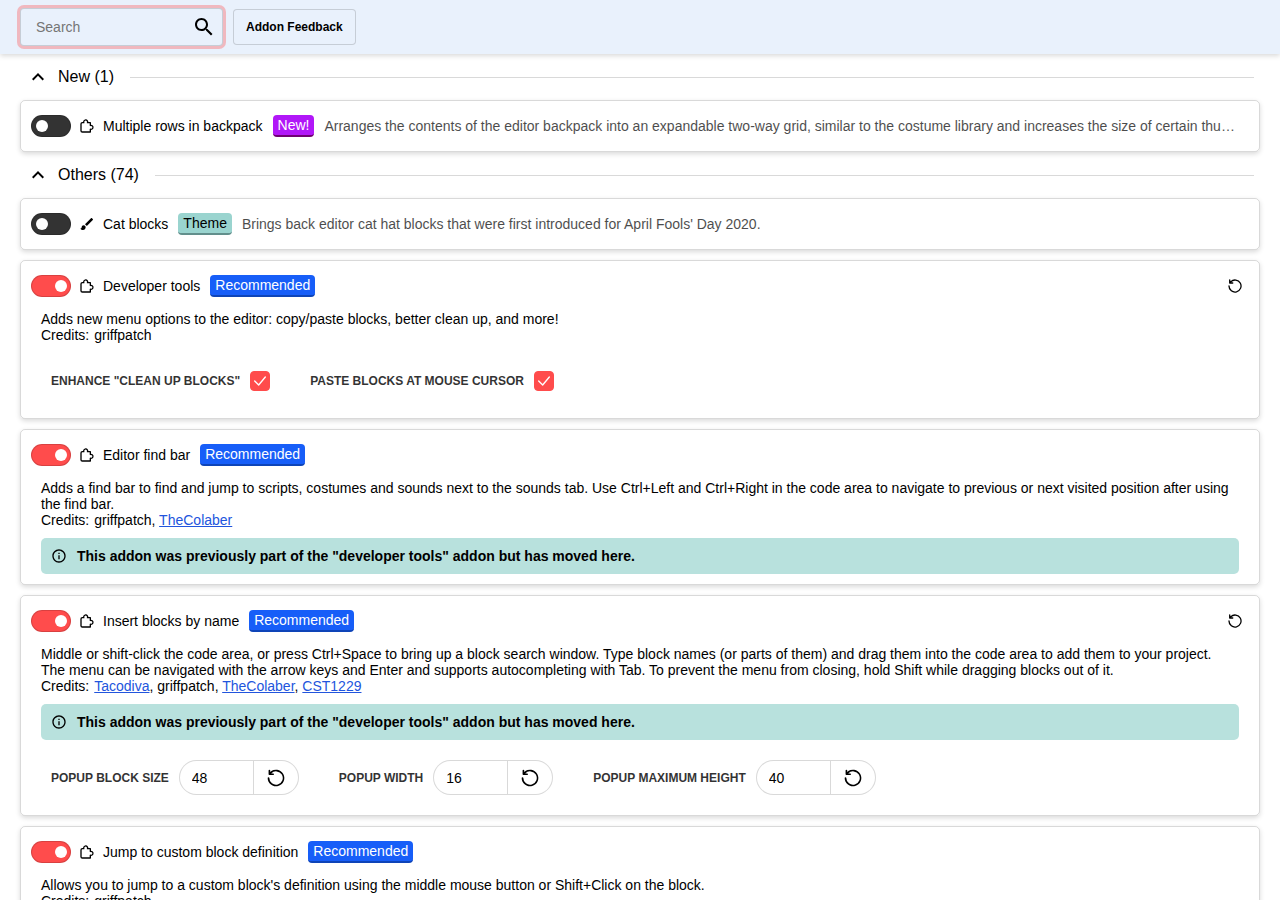
==== addons.html @ 8fd86ce9 "[skip ci] Build for 32926b854b42bab4b5263a8459f1696d459b7b11" ====
<!DOCTYPE html>
<html>
  <head>
    <meta charset="UTF-8">
    <meta name="viewport" content="width=device-width, initial-scale=1">
    <title>Addon Settings - TurboWarp</title>
    <style>
      body[data-splash-theme="dark"] {
        background: #111;
      }

      noscript {
        font-family: "Helvetica Neue", Helvetica, Arial, sans-serif;
      }
    </style>
  </head>
  <body>
    <noscript>
      <h1>This page requires JavaScript</h1>
    </noscript>

    <script>
      (function() {
        var theme = '';

        try {
          var themeSetting = localStorage.getItem('tw:theme');
        } catch (e) {
          // ignore
        }
        if (themeSetting === 'light') {
          theme = 'light';
        } else if (themeSetting === 'dark') {
          theme = 'dark';
        } else if (themeSetting) {
          try {
            var parsed = JSON.parse(themeSetting);
            if (parsed.gui === 'dark' || parsed.gui === 'light') {
              theme = parsed.gui;
            }
          } catch (e) {
            // ignore
          }
        }

        if (!theme) {
          theme = window.matchMedia('(prefers-color-scheme: dark)').matches ? 'dark' : 'light';
        }

        document.body.setAttribute('data-splash-theme', theme);
      })();
    </script>

    <div id="app"></div>
  <script src="js/vendors~addon-settings~credits~editor~embed~fullscreen~player.js"></script><script src="js/addon-settings~addons~editor~fullscreen~player.js"></script><script src="js/addon-settings~editor~embed~fullscreen~player.js"></script><script src="js/addon-settings.js"></script></body>
</html>
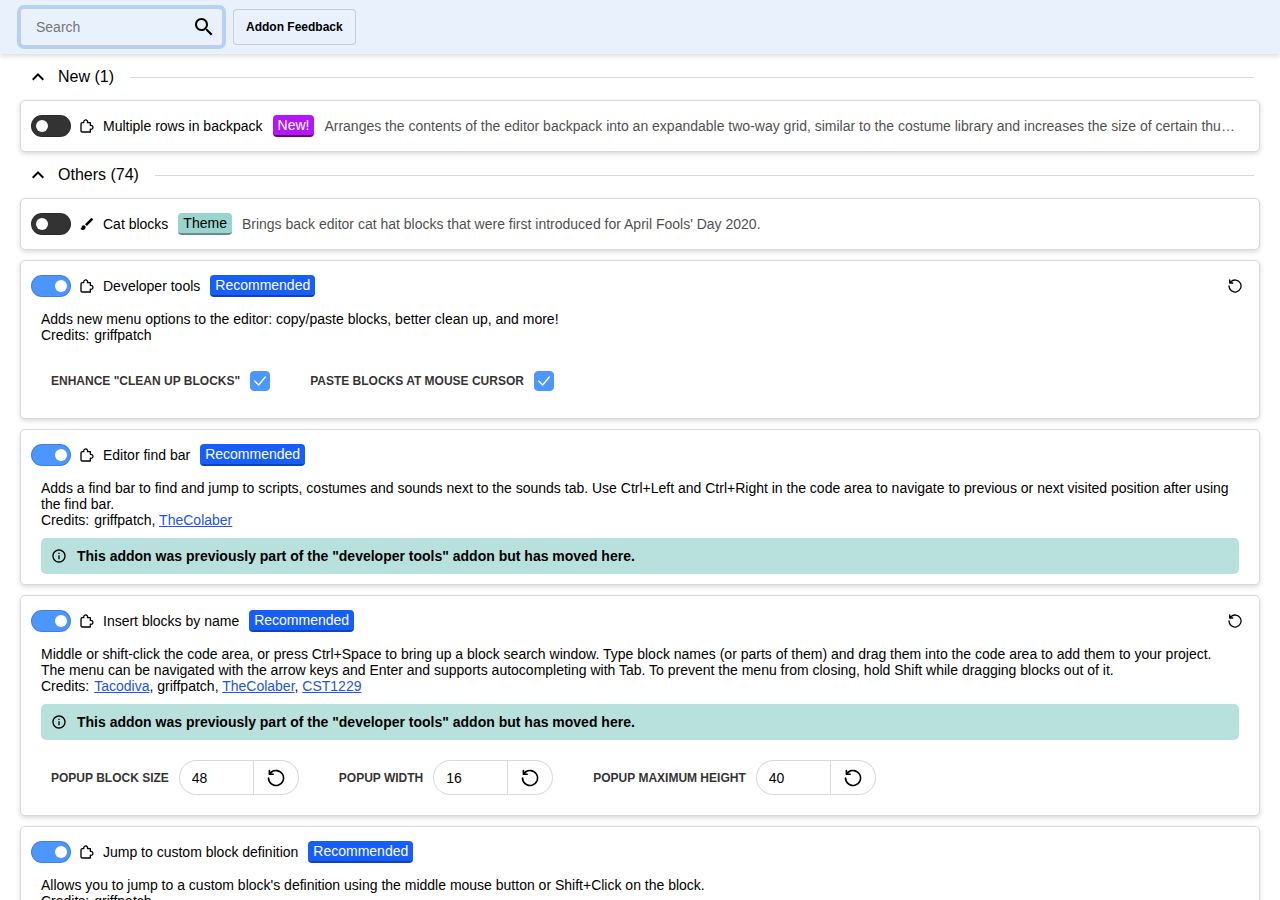
==== commit 34ad63c3: "[skip ci] Build for fca3aba2d1ca6f0d226f4c8af381ceb9aa3abaf7" ====
--- a/addons.html
+++ b/addons.html
@@ -52,5 +52,5 @@
     </script>
 
     <div id="app"></div>
-  <script src="js/vendors~addon-settings~credits~editor~embed~fullscreen~player.js"></script><script src="js/addon-settings~addons~editor~fullscreen~player.js"></script><script src="js/addon-settings~editor~embed~fullscreen~player.js"></script><script src="js/addon-settings.js"></script></body>
+  <script src="js/vendors~addon-settings~credits~editor~embed~fullscreen~player.js"></script><script src="js/addon-settings~addons~editor~fullscreen~player.js"></script><script src="js/addon-settings.js"></script></body>
 </html>
